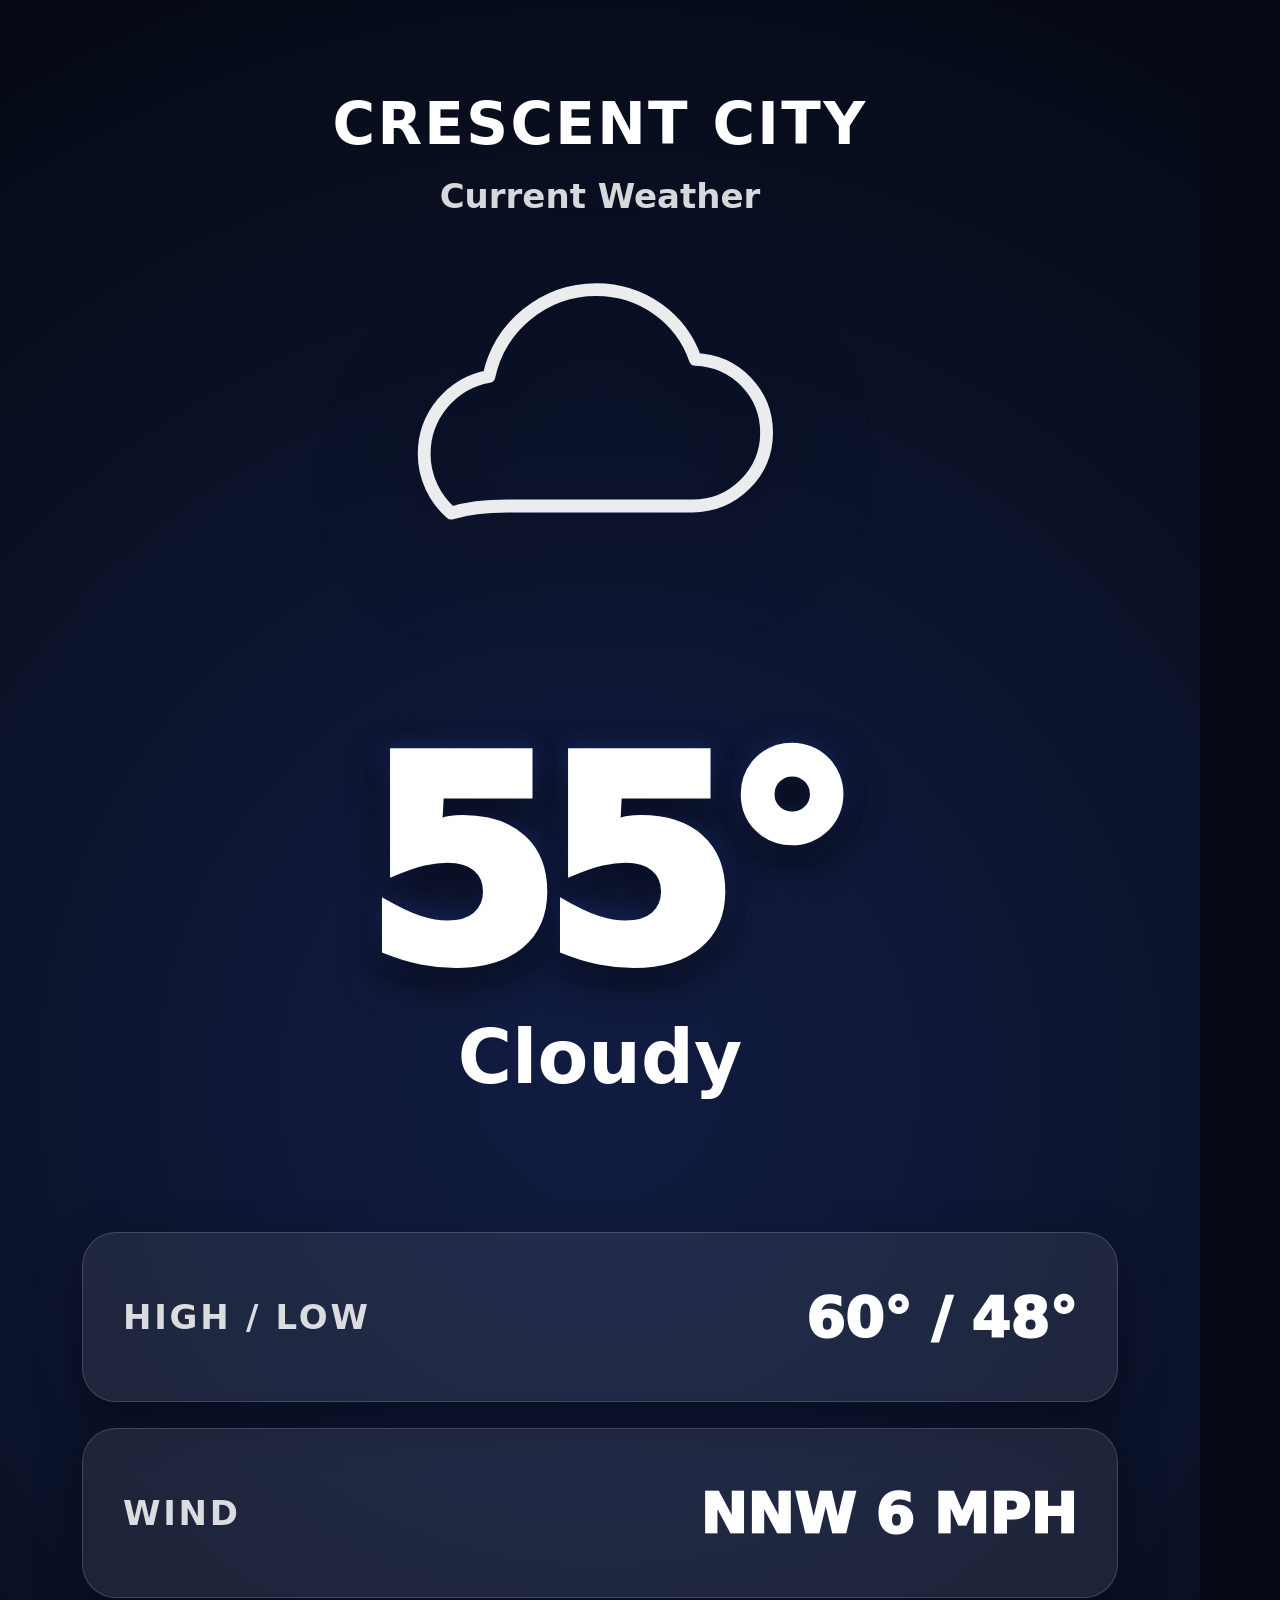
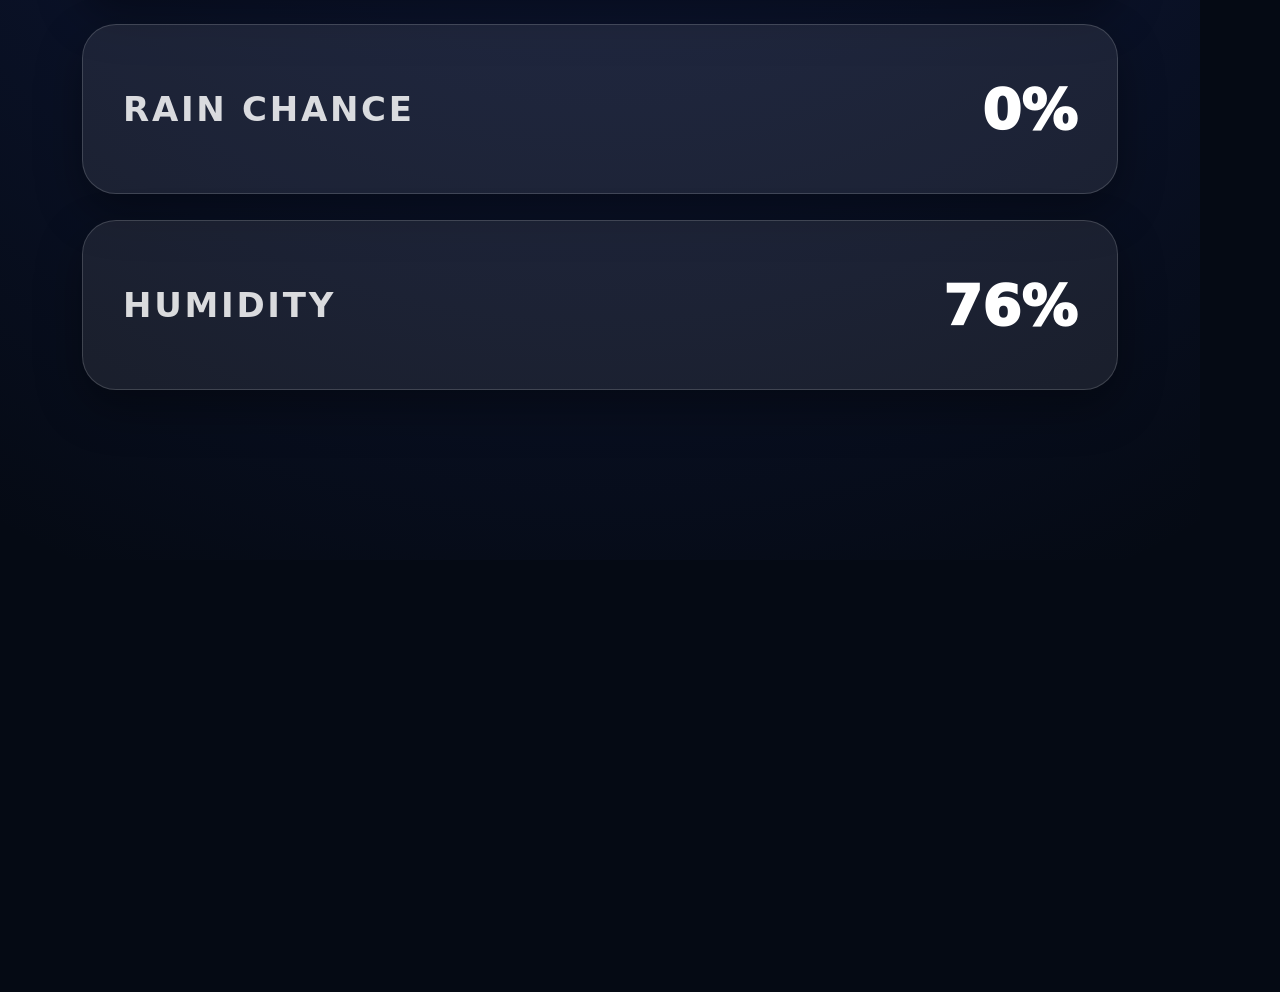
==== index.html @ 30267b0c "Update index.html" ====
<!DOCTYPE html>
<html lang="en">
<head>
<meta charset="UTF-8" />
<meta name="viewport" content="width=device-width, initial-scale=1" />
<title>Crescent City Weather</title>

<style>
  :root{
    --blue:#3855d3;
    --bg:#050A14;
    --text:#ffffff;
    --muted:rgba(255,255,255,0.84);
    --card:rgba(255,255,255,0.08);
    --border:rgba(255,255,255,0.16);
    --yellow:#ffc42e;
    --cyan:#22d3ee;
    --snow:#67e8f9;
    --danger:#ffb020;
  }

  *{ box-sizing:border-box }

  html,body{
    margin:0;
    width:1200px;
    height:2160px;
    overflow:hidden;
    background:var(--bg);
    font-family:system-ui,-apple-system,Segoe UI,Roboto,Arial,sans-serif;
  }

  body{
    display:block;
    position:relative;
    color:var(--text);
  }

  body::before{
    content:"";
    position:absolute;
    inset:-20%;
    background:radial-gradient(
      circle at center,
      rgba(56,85,211,0.24),
      rgba(56,85,211,0.10) 42%,
      transparent 70%
    );
    pointer-events:none;
  }

  main{
    position:relative;
    width:100%;
    height:100%;
    padding:90px 82px 170px;
    display:flex;
    flex-direction:column;
    justify-content:flex-start;
    gap:40px;
  }

  .header{
    text-align:center;
  }

  .location{
    font-size:58px;
    font-weight:900;
    letter-spacing:0.04em;
    text-transform:uppercase;
  }

  .sub{
    margin-top:18px;
    font-size:34px;
    font-weight:700;
    color:var(--muted);
  }

  .current{
    display:flex;
    flex-direction:column;
    align-items:center;
    justify-content:flex-start;
    text-align:center;
    gap:28px;
    flex:1;
  }

  .weather-icon{
    width:420px;
    height:420px;
    display:grid;
    place-items:center;
    overflow:visible;
    margin-top:40px;
    filter:drop-shadow(0 24px 45px rgba(0,0,0,0.65));
  }

  .weather-icon svg{
    width:100%;
    height:100%;
    overflow:visible;
  }

  .temp{
    font-size:280px;
    font-weight:950;
    line-height:0.88;
    letter-spacing:-0.06em;
    text-shadow:
      0 14px 38px rgba(0,0,0,0.70),
      0 0 22px rgba(56,85,211,0.38);
  }

  .condition{
    max-width:1000px;
    font-size:74px;
    font-weight:900;
    line-height:1.08;
    color:var(--text);
  }

  .details{
    display:grid;
    grid-template-columns:1fr;
    gap:26px;
    margin-top:auto;
  }

  .card{
    min-height:170px;
    padding:28px 40px;
    border-radius:34px;
    background:var(--card);
    border:1px solid var(--border);
    box-shadow:0 18px 45px rgba(0,0,0,0.34);
    display:flex;
    align-items:center;
    justify-content:space-between;
    gap:32px;
  }

  .label{
    font-size:34px;
    font-weight:800;
    color:var(--muted);
    text-transform:uppercase;
    letter-spacing:0.08em;
  }

  .value{
    font-size:56px;
    font-weight:950;
    color:var(--text);
    text-align:right;
  }
</style>
</head>
<body>
<main>
<section class="header">
<div class="location">CRESCENT CITY</div>
<div class="sub">Current Weather</div>
</section>

<section class="current">
<div class="weather-icon">
<svg viewBox="-35 -35 590 590">
<path d="M130 260h260c57 0 104-46 104-103 0-56-44-101-100-103-20-58-75-98-139-98-74 0-136 52-151 122-52 9-91 55-91 109 0 33 15 63 38 83 22-7 48-10 79-10z"
fill="none" stroke="rgba(255,255,255,.92)" stroke-width="18" stroke-linecap="round" stroke-linejoin="round"/>
</svg>
</div>
<div class="temp">55°</div>
<div class="condition">Cloudy</div>
</section>

<section class="details">
<div class="card"><div class="label">High / Low</div><div class="value">60° / 48°</div></div>
<div class="card"><div class="label">Wind</div><div class="value">NNW 6 MPH</div></div>
<div class="card"><div class="label">Rain Chance</div><div class="value">0%</div></div>
<div class="card"><div class="label">Humidity</div><div class="value">76%</div></div>
</section>
</main>
</body>
</html>
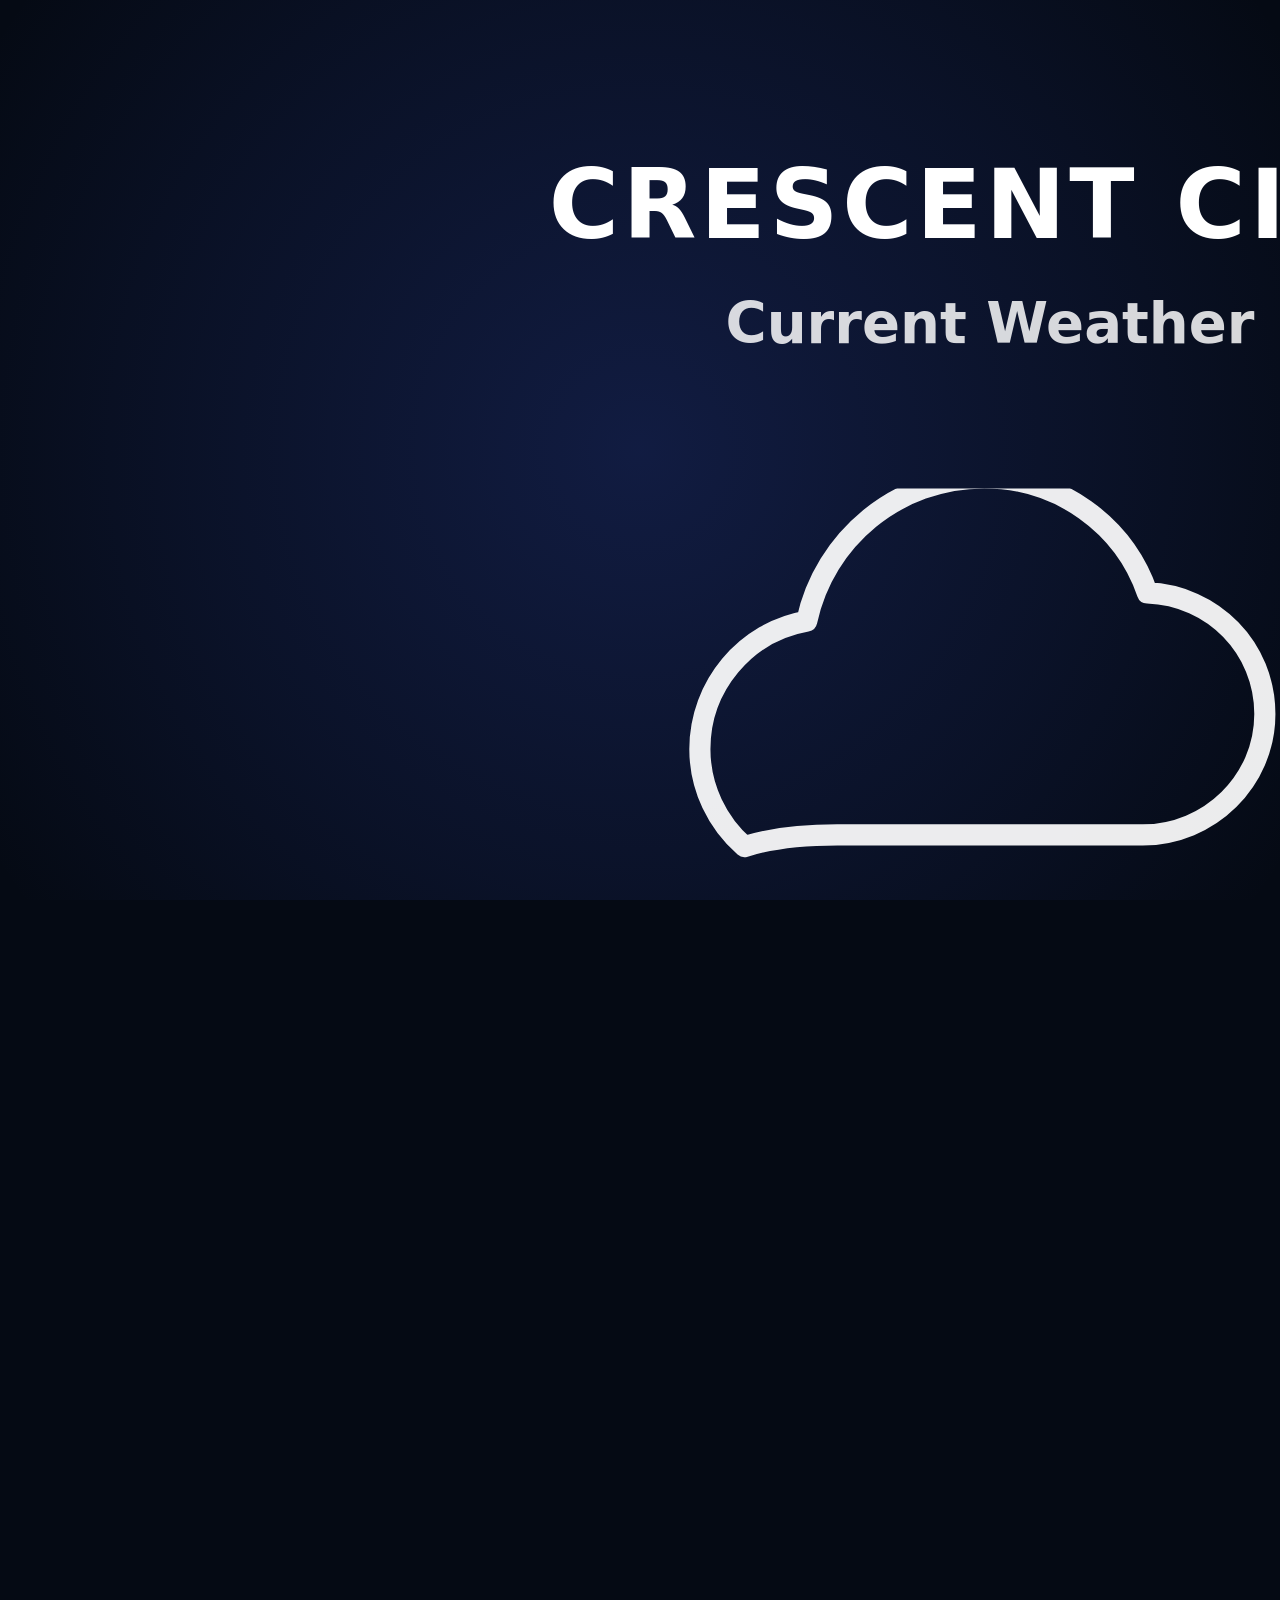
==== commit d4a3b9ef: "Update index.html" ====
--- a/index.html
+++ b/index.html
@@ -6,182 +6,195 @@
 <title>Crescent City Weather</title>
 
 <style>
-  :root{
-    --blue:#3855d3;
-    --bg:#050A14;
-    --text:#ffffff;
-    --muted:rgba(255,255,255,0.84);
-    --card:rgba(255,255,255,0.08);
-    --border:rgba(255,255,255,0.16);
-    --yellow:#ffc42e;
-    --cyan:#22d3ee;
-    --snow:#67e8f9;
-    --danger:#ffb020;
-  }
-
-  *{ box-sizing:border-box }
-
-  html,body{
-    margin:0;
-    width:1200px;
-    height:2160px;
-    overflow:hidden;
-    background:var(--bg);
-    font-family:system-ui,-apple-system,Segoe UI,Roboto,Arial,sans-serif;
-  }
-
-  body{
-    display:block;
-    position:relative;
-    color:var(--text);
-  }
-
-  body::before{
-    content:"";
-    position:absolute;
-    inset:-20%;
-    background:radial-gradient(
-      circle at center,
-      rgba(56,85,211,0.24),
-      rgba(56,85,211,0.10) 42%,
-      transparent 70%
-    );
-    pointer-events:none;
-  }
-
-  main{
-    position:relative;
-    width:100%;
-    height:100%;
-    padding:90px 82px 170px;
-    display:flex;
-    flex-direction:column;
-    justify-content:flex-start;
-    gap:40px;
-  }
-
-  .header{
-    text-align:center;
-  }
-
-  .location{
-    font-size:58px;
-    font-weight:900;
-    letter-spacing:0.04em;
-    text-transform:uppercase;
-  }
-
-  .sub{
-    margin-top:18px;
-    font-size:34px;
-    font-weight:700;
-    color:var(--muted);
-  }
-
-  .current{
-    display:flex;
-    flex-direction:column;
-    align-items:center;
-    justify-content:flex-start;
-    text-align:center;
-    gap:28px;
-    flex:1;
-  }
-
-  .weather-icon{
-    width:420px;
-    height:420px;
-    display:grid;
-    place-items:center;
-    overflow:visible;
-    margin-top:40px;
-    filter:drop-shadow(0 24px 45px rgba(0,0,0,0.65));
-  }
-
-  .weather-icon svg{
-    width:100%;
-    height:100%;
-    overflow:visible;
-  }
-
-  .temp{
-    font-size:280px;
-    font-weight:950;
-    line-height:0.88;
-    letter-spacing:-0.06em;
-    text-shadow:
-      0 14px 38px rgba(0,0,0,0.70),
-      0 0 22px rgba(56,85,211,0.38);
-  }
-
-  .condition{
-    max-width:1000px;
-    font-size:74px;
-    font-weight:900;
-    line-height:1.08;
-    color:var(--text);
-  }
-
-  .details{
-    display:grid;
-    grid-template-columns:1fr;
-    gap:26px;
-    margin-top:auto;
-  }
-
-  .card{
-    min-height:170px;
-    padding:28px 40px;
-    border-radius:34px;
-    background:var(--card);
-    border:1px solid var(--border);
-    box-shadow:0 18px 45px rgba(0,0,0,0.34);
-    display:flex;
-    align-items:center;
-    justify-content:space-between;
-    gap:32px;
-  }
-
-  .label{
-    font-size:34px;
-    font-weight:800;
-    color:var(--muted);
-    text-transform:uppercase;
-    letter-spacing:0.08em;
-  }
-
-  .value{
-    font-size:56px;
-    font-weight:950;
-    color:var(--text);
-    text-align:right;
-  }
+:root{
+  --blue:#3855d3;
+  --bg:#050A14;
+  --text:#ffffff;
+  --muted:rgba(255,255,255,0.84);
+  --card:rgba(255,255,255,0.08);
+  --border:rgba(255,255,255,0.16);
+}
+
+*{ box-sizing:border-box; }
+
+html,body{
+  margin:0;
+  width:100%;
+  height:100%;
+  overflow:hidden;
+  background:var(--bg);
+  font-family:system-ui,-apple-system,Segoe UI,Roboto,Arial,sans-serif;
+}
+
+body{
+  color:var(--text);
+  position:relative;
+}
+
+body::before{
+  content:"";
+  position:absolute;
+  inset:-20%;
+  background:radial-gradient(
+    circle at center,
+    rgba(56,85,211,0.24),
+    rgba(56,85,211,0.10) 42%,
+    transparent 70%
+  );
+  pointer-events:none;
+}
+
+.scale-wrap{
+  width:1200px;
+  height:2160px;
+  transform:scale(1.65);
+  transform-origin:top left;
+}
+
+main{
+  position:relative;
+  width:100%;
+  height:100%;
+  padding:90px 82px 170px;
+  display:flex;
+  flex-direction:column;
+  justify-content:flex-start;
+  gap:40px;
+}
+
+.header{
+  text-align:center;
+}
+
+.location{
+  font-size:58px;
+  font-weight:900;
+  letter-spacing:0.04em;
+  text-transform:uppercase;
+}
+
+.sub{
+  margin-top:18px;
+  font-size:34px;
+  font-weight:700;
+  color:var(--muted);
+}
+
+.current{
+  display:flex;
+  flex-direction:column;
+  align-items:center;
+  justify-content:flex-start;
+  text-align:center;
+  gap:28px;
+  flex:1;
+}
+
+.weather-icon{
+  width:420px;
+  height:420px;
+  display:grid;
+  place-items:center;
+  overflow:visible;
+  margin-top:40px;
+}
+
+.weather-icon svg{
+  width:100%;
+  height:100%;
+}
+
+.temp{
+  font-size:280px;
+  font-weight:950;
+  line-height:0.88;
+}
+
+.condition{
+  font-size:74px;
+  font-weight:900;
+}
+
+.details{
+  display:grid;
+  grid-template-columns:1fr;
+  gap:26px;
+  margin-top:auto;
+}
+
+.card{
+  min-height:170px;
+  padding:28px 40px;
+  border-radius:34px;
+  background:var(--card);
+  border:1px solid var(--border);
+  display:flex;
+  align-items:center;
+  justify-content:space-between;
+}
+
+.label{
+  font-size:34px;
+  font-weight:800;
+  color:var(--muted);
+  text-transform:uppercase;
+}
+
+.value{
+  font-size:56px;
+  font-weight:950;
+}
 </style>
 </head>
+
 <body>
+<div class="scale-wrap">
 <main>
+
 <section class="header">
-<div class="location">CRESCENT CITY</div>
-<div class="sub">Current Weather</div>
+  <div class="location">CRESCENT CITY</div>
+  <div class="sub">Current Weather</div>
 </section>
 
 <section class="current">
-<div class="weather-icon">
-<svg viewBox="-35 -35 590 590">
-<path d="M130 260h260c57 0 104-46 104-103 0-56-44-101-100-103-20-58-75-98-139-98-74 0-136 52-151 122-52 9-91 55-91 109 0 33 15 63 38 83 22-7 48-10 79-10z"
-fill="none" stroke="rgba(255,255,255,.92)" stroke-width="18" stroke-linecap="round" stroke-linejoin="round"/>
-</svg>
+  <div class="weather-icon">
+    <svg viewBox="-35 -35 590 590">
+      <path d="M130 260h260c57 0 104-46 104-103 0-56-44-101-100-103-20-58-75-98-139-98-74 0-136 52-151 122-52 9-91 55-91 109 0 33 15 63 38 83 22-7 48-10 79-10z"
+      fill="none"
+      stroke="rgba(255,255,255,.92)"
+      stroke-width="18"
+      stroke-linecap="round"
+      stroke-linejoin="round"/>
+    </svg>
+  </div>
+
+  <div class="temp">55°</div>
+  <div class="condition">Cloudy</div>
+</section>
+
+<section class="details">
+  <div class="card">
+    <div class="label">High / Low</div>
+    <div class="value">60° / 48°</div>
+  </div>
+
+  <div class="card">
+    <div class="label">Wind</div>
+    <div class="value">NNW 6 MPH</div>
+  </div>
+
+  <div class="card">
+    <div class="label">Rain Chance</div>
+    <div class="value">0%</div>
+  </div>
+
+  <div class="card">
+    <div class="label">Humidity</div>
+    <div class="value">76%</div>
+  </div>
+</section>
+
+</main>
 </div>
-<div class="temp">55°</div>
-<div class="condition">Cloudy</div>
-</section>
-
-<section class="details">
-<div class="card"><div class="label">High / Low</div><div class="value">60° / 48°</div></div>
-<div class="card"><div class="label">Wind</div><div class="value">NNW 6 MPH</div></div>
-<div class="card"><div class="label">Rain Chance</div><div class="value">0%</div></div>
-<div class="card"><div class="label">Humidity</div><div class="value">76%</div></div>
-</section>
-</main>
 </body>
 </html>
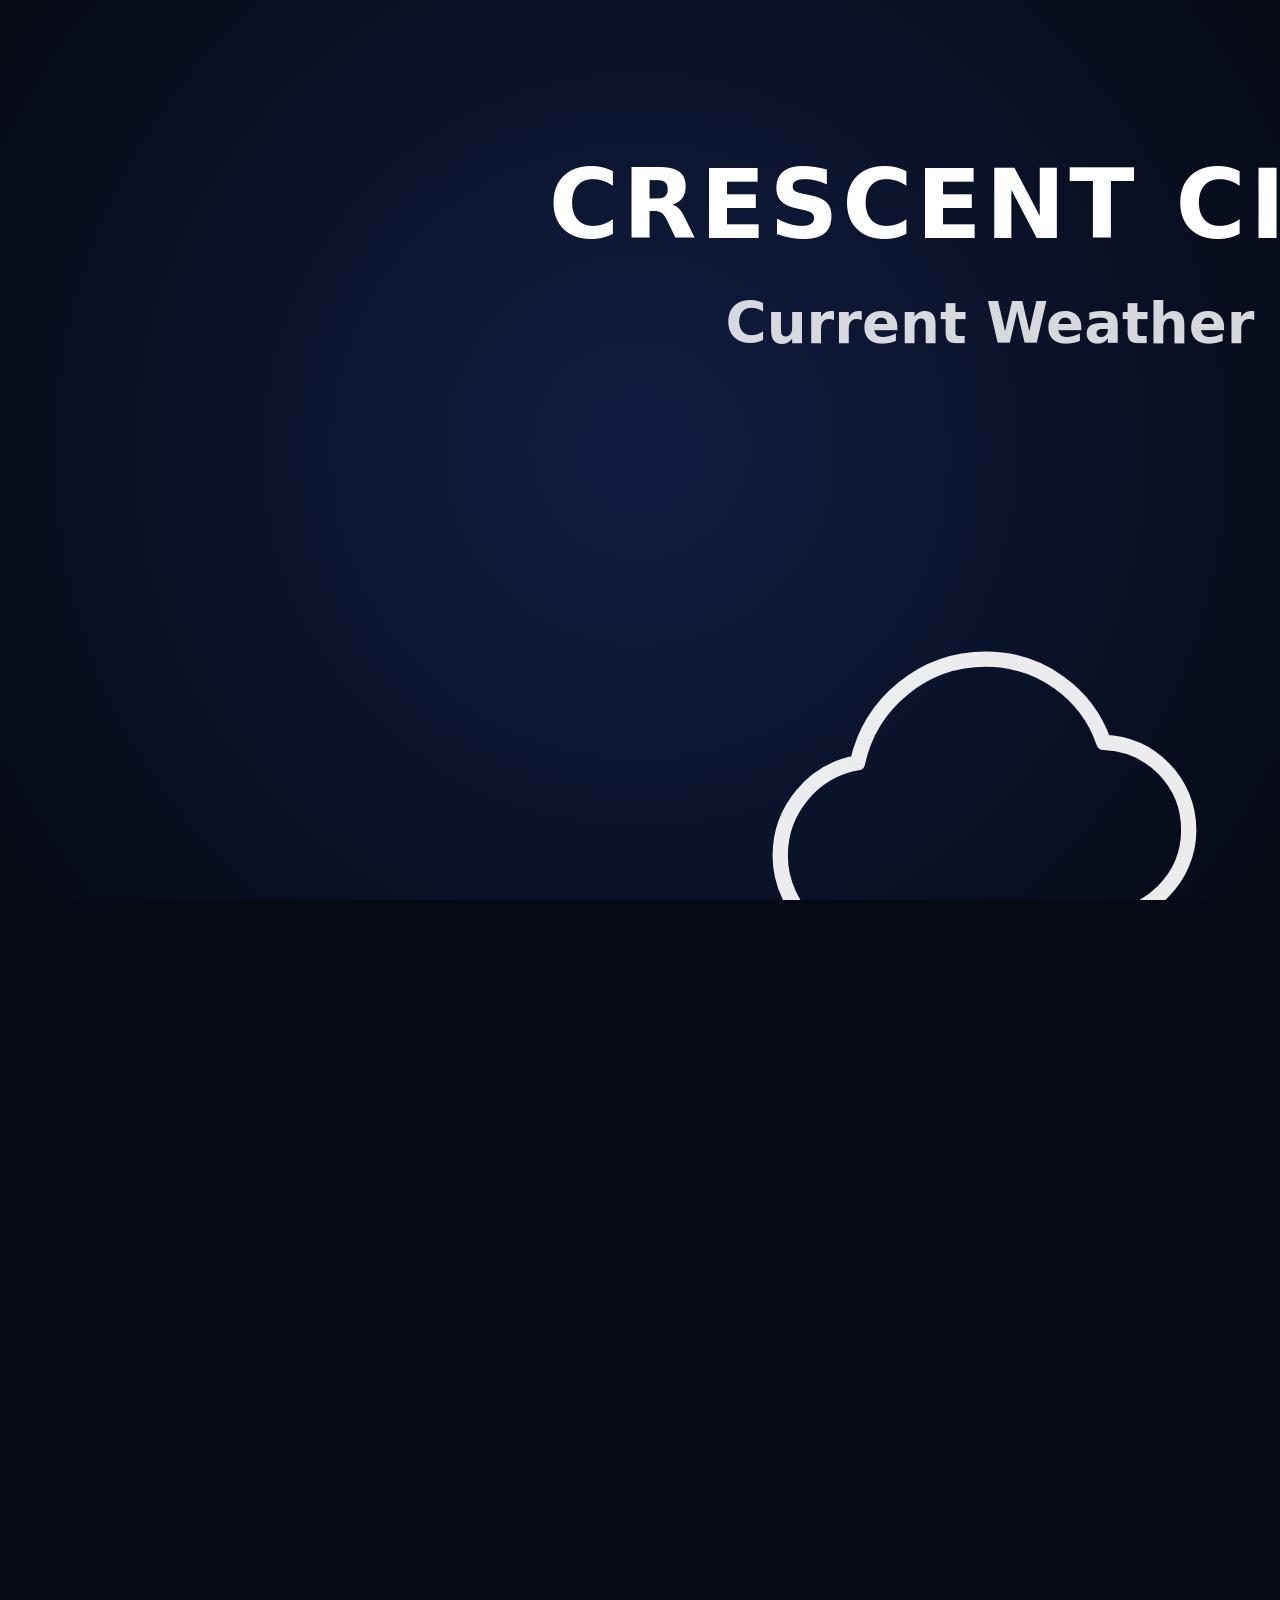
==== commit 68bf30e9: "Update index.html" ====
--- a/index.html
+++ b/index.html
@@ -88,6 +88,7 @@
   text-align:center;
   gap:28px;
   flex:1;
+  overflow:visible;
 }
 
 .weather-icon{
@@ -96,12 +97,14 @@
   display:grid;
   place-items:center;
   overflow:visible;
-  margin-top:40px;
+  margin-top:90px;
+  padding:35px;
 }
 
 .weather-icon svg{
   width:100%;
   height:100%;
+  overflow:visible;
 }
 
 .temp{
@@ -158,7 +161,7 @@
 
 <section class="current">
   <div class="weather-icon">
-    <svg viewBox="-35 -35 590 590">
+    <svg viewBox="-80 -80 680 680" preserveAspectRatio="xMidYMid meet">
       <path d="M130 260h260c57 0 104-46 104-103 0-56-44-101-100-103-20-58-75-98-139-98-74 0-136 52-151 122-52 9-91 55-91 109 0 33 15 63 38 83 22-7 48-10 79-10z"
       fill="none"
       stroke="rgba(255,255,255,.92)"
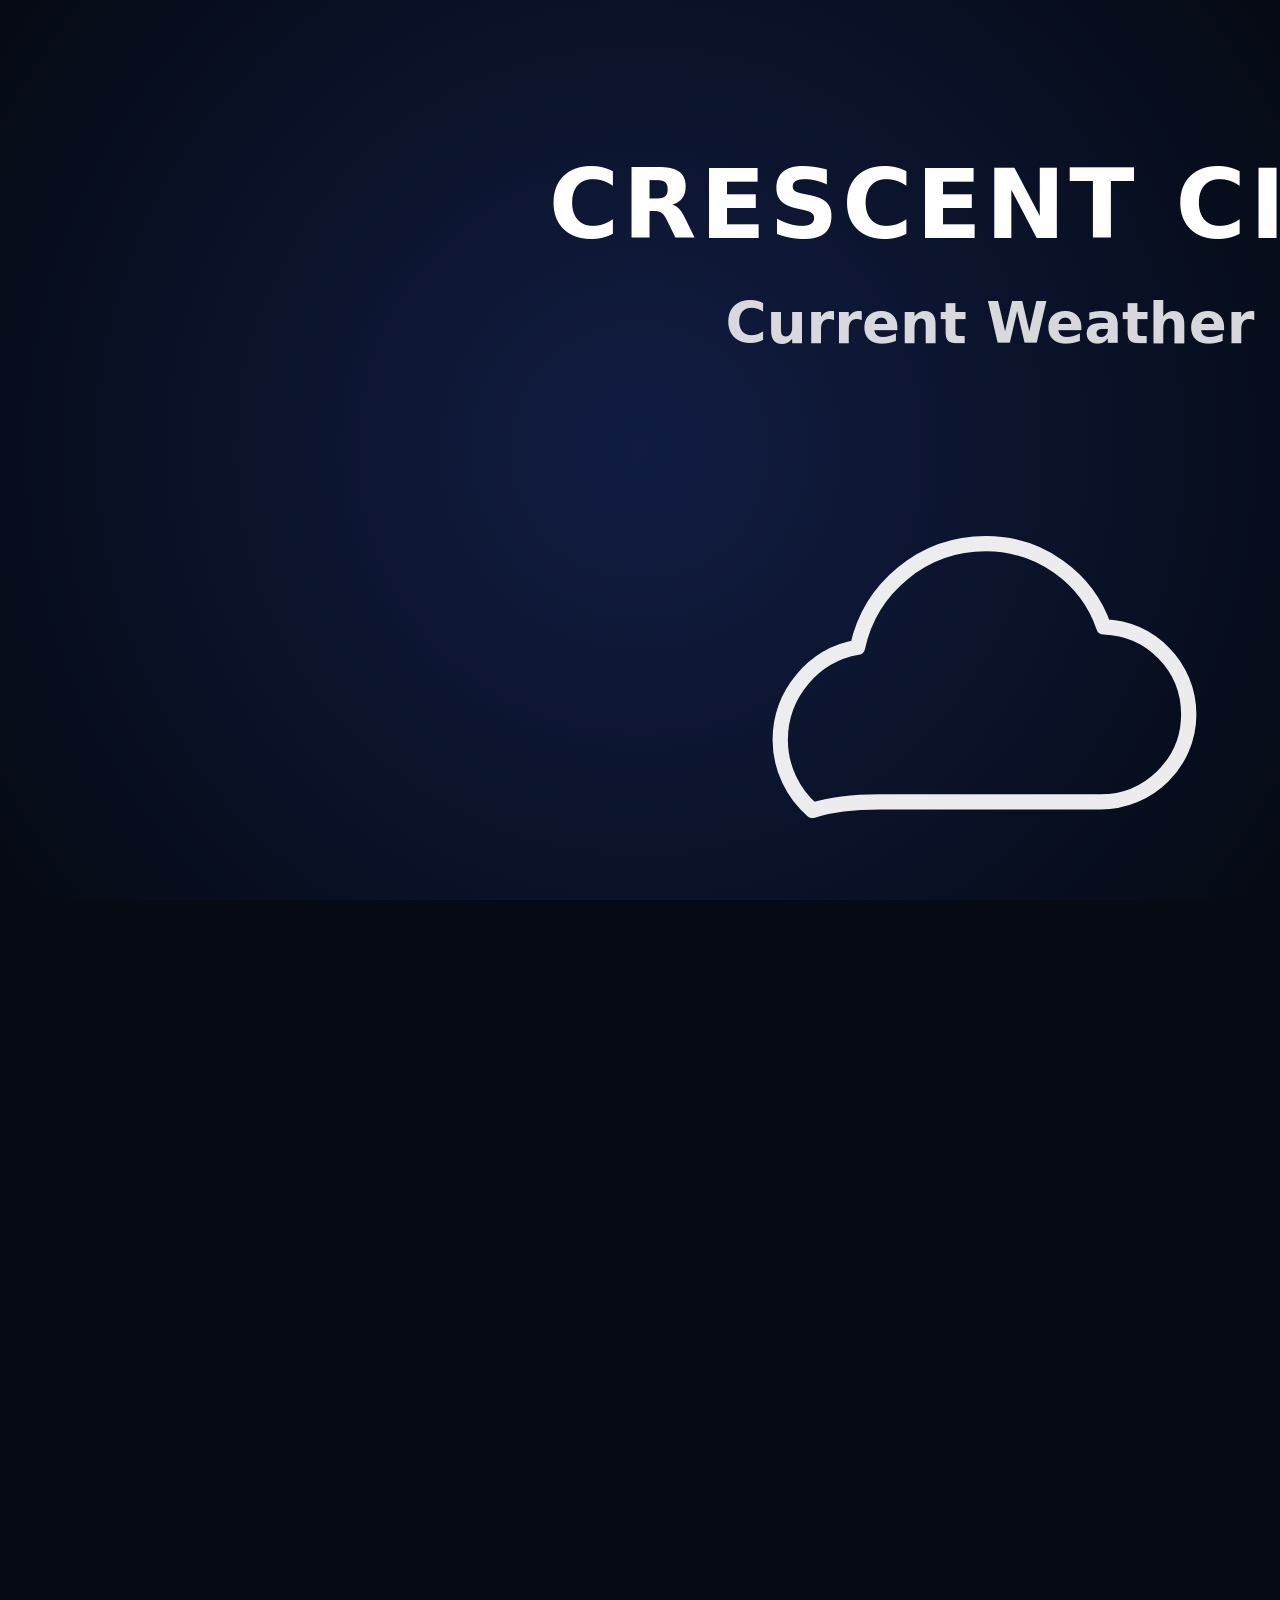
==== commit 80e1de58: "Update index.html" ====
--- a/index.html
+++ b/index.html
@@ -86,9 +86,10 @@
   align-items:center;
   justify-content:flex-start;
   text-align:center;
-  gap:28px;
+  gap:18px;
   flex:1;
   overflow:visible;
+  transform:translateY(-45px);
 }
 
 .weather-icon{
@@ -97,7 +98,7 @@
   display:grid;
   place-items:center;
   overflow:visible;
-  margin-top:90px;
+  margin-top:65px;
   padding:35px;
 }
 
@@ -111,11 +112,13 @@
   font-size:280px;
   font-weight:950;
   line-height:0.88;
+  margin-top:-18px;
 }
 
 .condition{
   font-size:74px;
   font-weight:900;
+  margin-top:-8px;
 }
 
 .details{
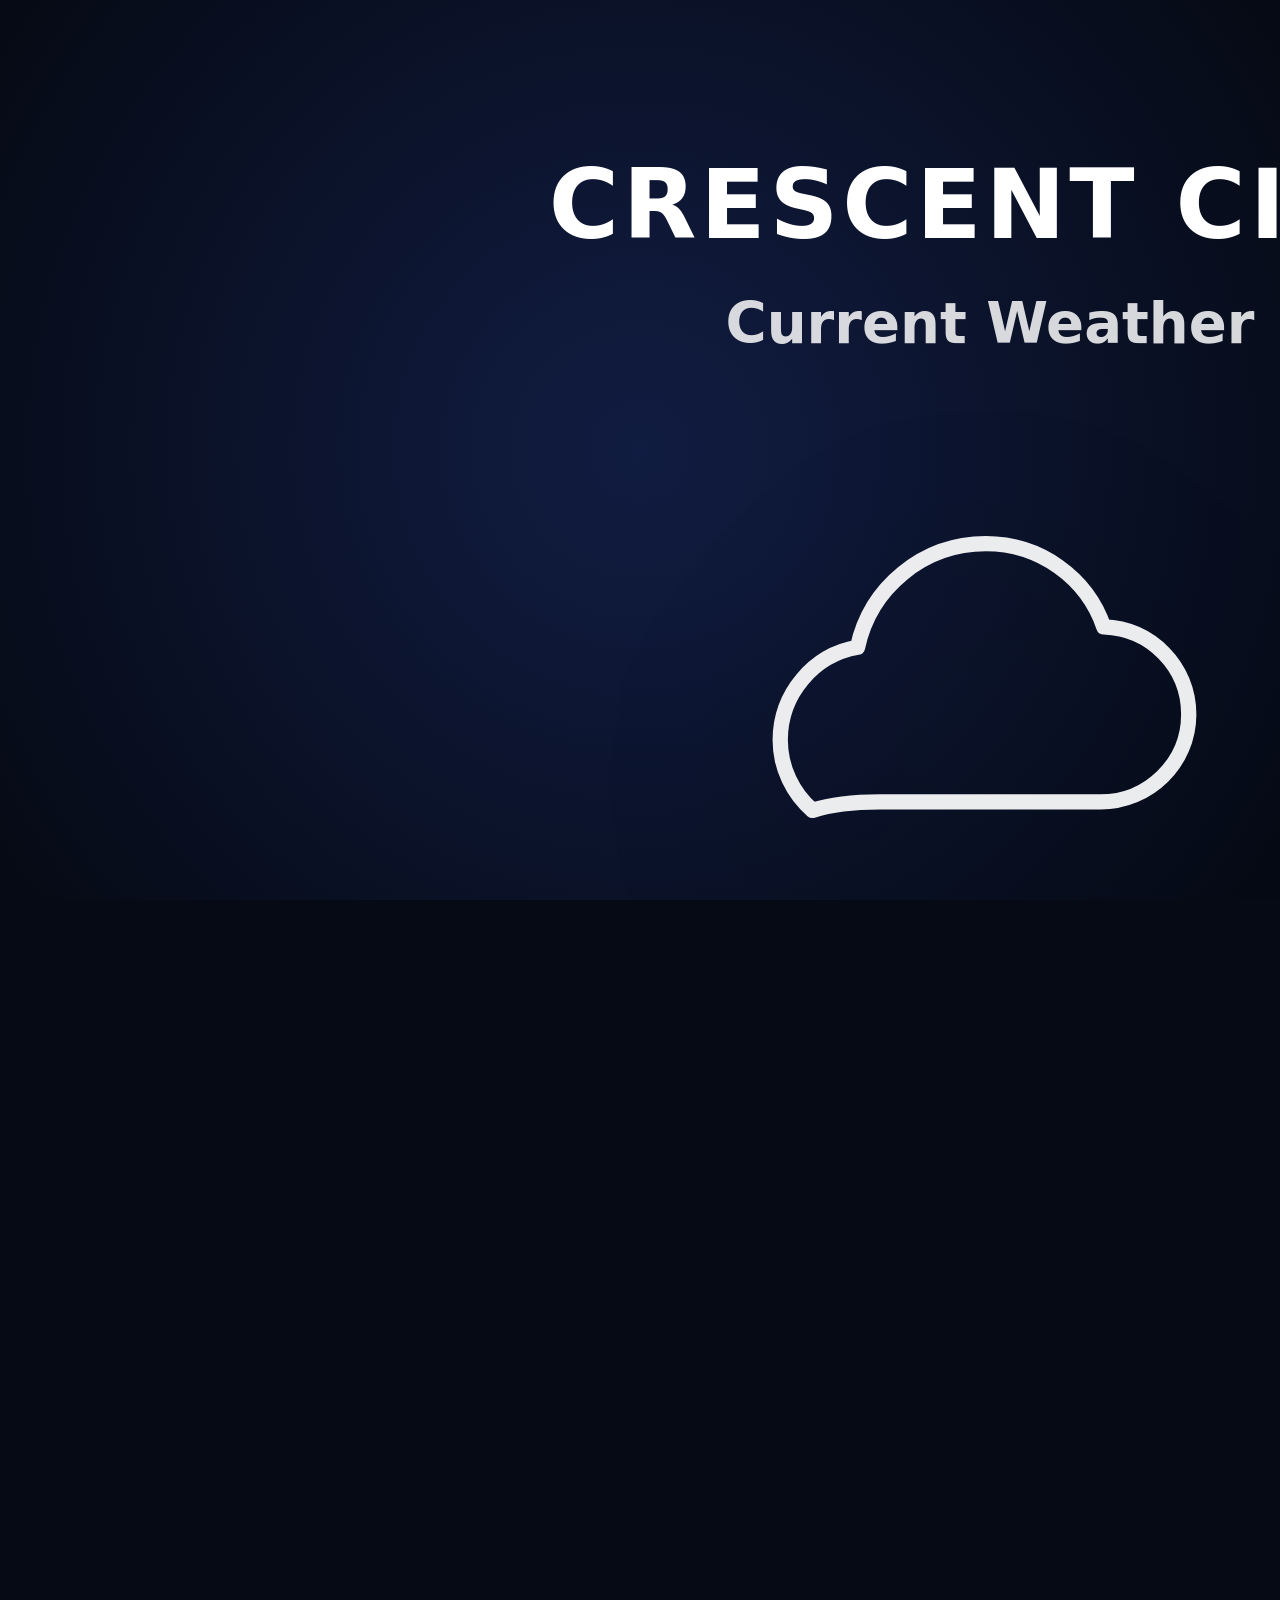
==== commit 2b794a18: "Update index.html" ====
--- a/index.html
+++ b/index.html
@@ -1,206 +1,498 @@
 <!DOCTYPE html>
 <html lang="en">
 <head>
-<meta charset="UTF-8" />
-<meta name="viewport" content="width=device-width, initial-scale=1" />
-<title>Crescent City Weather</title>
-
-<style>
-:root{
-  --blue:#3855d3;
-  --bg:#050A14;
-  --text:#ffffff;
-  --muted:rgba(255,255,255,0.84);
-  --card:rgba(255,255,255,0.08);
-  --border:rgba(255,255,255,0.16);
-}
-
-*{ box-sizing:border-box; }
-
-html,body{
-  margin:0;
-  width:100%;
-  height:100%;
-  overflow:hidden;
-  background:var(--bg);
-  font-family:system-ui,-apple-system,Segoe UI,Roboto,Arial,sans-serif;
-}
-
-body{
-  color:var(--text);
-  position:relative;
-}
-
-body::before{
-  content:"";
-  position:absolute;
-  inset:-20%;
-  background:radial-gradient(
-    circle at center,
-    rgba(56,85,211,0.24),
-    rgba(56,85,211,0.10) 42%,
-    transparent 70%
-  );
-  pointer-events:none;
-}
-
-.scale-wrap{
-  width:1200px;
-  height:2160px;
-  transform:scale(1.65);
-  transform-origin:top left;
-}
-
-main{
-  position:relative;
-  width:100%;
-  height:100%;
-  padding:90px 82px 170px;
-  display:flex;
-  flex-direction:column;
-  justify-content:flex-start;
-  gap:40px;
-}
-
-.header{
-  text-align:center;
-}
-
-.location{
-  font-size:58px;
-  font-weight:900;
-  letter-spacing:0.04em;
-  text-transform:uppercase;
-}
-
-.sub{
-  margin-top:18px;
-  font-size:34px;
-  font-weight:700;
-  color:var(--muted);
-}
-
-.current{
-  display:flex;
-  flex-direction:column;
-  align-items:center;
-  justify-content:flex-start;
-  text-align:center;
-  gap:18px;
-  flex:1;
-  overflow:visible;
-  transform:translateY(-45px);
-}
-
-.weather-icon{
-  width:420px;
-  height:420px;
-  display:grid;
-  place-items:center;
-  overflow:visible;
-  margin-top:65px;
-  padding:35px;
-}
-
-.weather-icon svg{
-  width:100%;
-  height:100%;
-  overflow:visible;
-}
-
-.temp{
-  font-size:280px;
-  font-weight:950;
-  line-height:0.88;
-  margin-top:-18px;
-}
-
-.condition{
-  font-size:74px;
-  font-weight:900;
-  margin-top:-8px;
-}
-
-.details{
-  display:grid;
-  grid-template-columns:1fr;
-  gap:26px;
-  margin-top:auto;
-}
-
-.card{
-  min-height:170px;
-  padding:28px 40px;
-  border-radius:34px;
-  background:var(--card);
-  border:1px solid var(--border);
-  display:flex;
-  align-items:center;
-  justify-content:space-between;
-}
-
-.label{
-  font-size:34px;
-  font-weight:800;
-  color:var(--muted);
-  text-transform:uppercase;
-}
-
-.value{
-  font-size:56px;
-  font-weight:950;
-}
-</style>
+    <meta charset="UTF-8" />
+    <meta name="viewport" content="width=device-width, initial-scale=1" />
+    <title>Crescent City Weather</title>
+    <style>
+        :root {
+            --blue: #3855d3;
+            --bg: #050A14;
+            --text: #fff;
+            --muted: rgba(255, 255, 255, 0.84);
+            --card: rgba(255, 255, 255, 0.08);
+            --border: rgba(255, 255, 255, 0.16);
+            --yellow: #ffc42e;
+            --cyan: #22d3ee;
+            --snow: #67e8f9;
+            --danger: #ffb020;
+        }
+
+        * {
+            box-sizing: border-box;
+        }
+
+        html,
+        body {
+            margin: 0;
+            width: 100%;
+            height: 100%;
+            overflow: hidden;
+            background: var(--bg);
+            font-family: system-ui, -apple-system, "Segoe UI", Roboto, Arial, sans-serif;
+        }
+
+        body {
+            position: relative;
+            color: var(--text);
+        }
+
+        /* Soft radial glow behind the content */
+        body:before {
+            content: "";
+            position: absolute;
+            inset: -20%;
+            background: radial-gradient(
+                circle at center,
+                rgba(56, 85, 211, 0.24),
+                rgba(56, 85, 211, 0.10) 42%,
+                transparent 70%
+            );
+            pointer-events: none;
+        }
+
+        /* The whole layout is designed at 1200x2160 then scaled up */
+        .scale-wrap {
+            width: 1200px;
+            height: 2160px;
+            transform: scale(1.65);
+            transform-origin: top left;
+        }
+
+        main {
+            position: relative;
+            width: 100%;
+            height: 100%;
+            padding: 90px 82px 170px;
+            display: flex;
+            flex-direction: column;
+            justify-content: flex-start;
+            gap: 40px;
+        }
+
+        /* ----- Header ----- */
+        .header {
+            text-align: center;
+        }
+
+        .location {
+            font-size: 58px;
+            font-weight: 900;
+            letter-spacing: 0.04em;
+            text-transform: uppercase;
+        }
+
+        .sub {
+            margin-top: 18px;
+            font-size: 34px;
+            font-weight: 700;
+            color: var(--muted);
+        }
+
+        /* ----- Current conditions block ----- */
+        .current {
+            display: flex;
+            flex-direction: column;
+            align-items: center;
+            justify-content: flex-start;
+            text-align: center;
+            gap: 18px;
+            flex: 1;
+            overflow: visible;
+            transform: translateY(-45px);
+        }
+
+        .weather-icon {
+            width: 420px;
+            height: 420px;
+            display: grid;
+            place-items: center;
+            overflow: visible;
+            margin-top: 65px;
+            padding: 35px;
+            filter: drop-shadow(0 24px 45px rgba(0, 0, 0, 0.65));
+        }
+
+        .weather-icon svg {
+            width: 100%;
+            height: 100%;
+            overflow: visible;
+        }
+
+        .temp {
+            font-size: 280px;
+            font-weight: 950;
+            line-height: 0.88;
+            letter-spacing: -0.06em;
+            margin-top: -18px;
+            text-shadow:
+                0 14px 38px rgba(0, 0, 0, 0.70),
+                0 0 22px rgba(56, 85, 211, 0.38);
+        }
+
+        .condition {
+            max-width: 1000px;
+            font-size: 74px;
+            font-weight: 900;
+            line-height: 1.08;
+            margin-top: -8px;
+        }
+
+        /* ----- Detail cards ----- */
+        .details {
+            display: grid;
+            grid-template-columns: 1fr;
+            gap: 26px;
+            margin-top: auto;
+        }
+
+        .card {
+            min-height: 170px;
+            padding: 28px 40px;
+            border-radius: 34px;
+            background: var(--card);
+            border: 1px solid var(--border);
+            box-shadow: 0 18px 45px rgba(0, 0, 0, 0.34);
+            display: flex;
+            align-items: center;
+            justify-content: space-between;
+            gap: 32px;
+        }
+
+        .label {
+            font-size: 34px;
+            font-weight: 800;
+            color: var(--muted);
+            text-transform: uppercase;
+            letter-spacing: 0.08em;
+        }
+
+        .value {
+            font-size: 56px;
+            font-weight: 950;
+            text-align: right;
+        }
+
+        /* Visually hidden text for screen readers */
+        .sr-only {
+            position: absolute;
+            width: 1px;
+            height: 1px;
+            padding: 0;
+            margin: -1px;
+            overflow: hidden;
+            clip: rect(0, 0, 0, 0);
+            white-space: nowrap;
+            border: 0;
+        }
+    </style>
 </head>
-
 <body>
-<div class="scale-wrap">
-<main>
-
-<section class="header">
-  <div class="location">CRESCENT CITY</div>
-  <div class="sub">Current Weather</div>
-</section>
-
-<section class="current">
-  <div class="weather-icon">
-    <svg viewBox="-80 -80 680 680" preserveAspectRatio="xMidYMid meet">
-      <path d="M130 260h260c57 0 104-46 104-103 0-56-44-101-100-103-20-58-75-98-139-98-74 0-136 52-151 122-52 9-91 55-91 109 0 33 15 63 38 83 22-7 48-10 79-10z"
-      fill="none"
-      stroke="rgba(255,255,255,.92)"
-      stroke-width="18"
-      stroke-linecap="round"
-      stroke-linejoin="round"/>
-    </svg>
-  </div>
-
-  <div class="temp">55°</div>
-  <div class="condition">Cloudy</div>
-</section>
-
-<section class="details">
-  <div class="card">
-    <div class="label">High / Low</div>
-    <div class="value">60° / 48°</div>
-  </div>
-
-  <div class="card">
-    <div class="label">Wind</div>
-    <div class="value">NNW 6 MPH</div>
-  </div>
-
-  <div class="card">
-    <div class="label">Rain Chance</div>
-    <div class="value">0%</div>
-  </div>
-
-  <div class="card">
-    <div class="label">Humidity</div>
-    <div class="value">76%</div>
-  </div>
-</section>
-
-</main>
-</div>
+    <div class="scale-wrap">
+        <main role="main" aria-label="Current weather for Crescent City, California">
+
+            <section class="header">
+                <div class="location">CRESCENT CITY</div>
+                <div class="sub">Current Weather</div>
+            </section>
+
+            <section class="current" aria-live="polite">
+                <div id="weatherIcon" class="weather-icon" aria-hidden="true"></div>
+                <div id="temp" class="temp">--°</div>
+                <div id="condition" class="condition">Loading</div>
+            </section>
+
+            <section class="details" aria-label="Weather details">
+                <div class="card">
+                    <div class="label">High / Low</div>
+                    <div id="highLow" class="value">--° / --°</div>
+                </div>
+                <div class="card">
+                    <div class="label">Wind</div>
+                    <div id="wind" class="value">--</div>
+                </div>
+                <div class="card">
+                    <div class="label">Rain Chance</div>
+                    <div id="rain" class="value">--%</div>
+                </div>
+                <div class="card">
+                    <div class="label">Humidity</div>
+                    <div id="humidity" class="value">--%</div>
+                </div>
+            </section>
+
+            <div id="status" class="sr-only" aria-live="polite">Weather loading</div>
+
+        </main>
+    </div>
+
+    <script>
+        (() => {
+            // ---------- Configuration ----------
+            const POINTS_URL  = "https://api.weather.gov/points/41.7558,-124.2026";
+            const STATION_ID  = "KCEC";
+            const OBS_URL     = `https://api.weather.gov/stations/${STATION_ID}/observations/latest`;
+            const REFRESH_MS  = 5 * 60 * 1000; // 5 minutes
+
+            // ---------- DOM references ----------
+            const iconEl      = document.getElementById("weatherIcon");
+            const tempEl      = document.getElementById("temp");
+            const conditionEl = document.getElementById("condition");
+            const highLowEl   = document.getElementById("highLow");
+            const windEl      = document.getElementById("wind");
+            const rainEl      = document.getElementById("rain");
+            const humidityEl  = document.getElementById("humidity");
+            const statusEl    = document.getElementById("status");
+
+            // ---------- Helpers ----------
+            async function fetchJson(url) {
+                const response = await fetch(url, {
+                    cache: "no-store",
+                    headers: { "Accept": "application/geo+json, application/json" }
+                });
+                if (!response.ok) {
+                    throw new Error("Request failed: " + url);
+                }
+                return await response.json();
+            }
+
+            const cToF      = c   => Math.round((c * 9 / 5) + 32);
+            const mpsToMph  = mps => Math.round(mps * 2.23694);
+
+            function degreesToCompass(deg) {
+                if (deg == null || Number.isNaN(deg)) return "";
+                const directions = [
+                    "N", "NNE", "NE", "ENE",
+                    "E", "ESE", "SE", "SSE",
+                    "S", "SSW", "SW", "WSW",
+                    "W", "WNW", "NW", "NNW"
+                ];
+                return directions[Math.round(deg / 22.5) % 16];
+            }
+
+            // ---------- SVG icon factory ----------
+            function iconSvg(type) {
+                // Reused cloud shape for any cloudy/precip variant
+                const cloud = `
+                    <path d="M130 260h260c57 0 104-46 104-103 0-56-44-101-100-103
+                             -20-58-75-98-139-98-74 0-136 52-151 122-52 9-91 55-91 109
+                             0 33 15 63 38 83 22-7 48-10 79-10z"
+                          fill="none"
+                          stroke="rgba(255,255,255,.92)"
+                          stroke-width="18"
+                          stroke-linecap="round"
+                          stroke-linejoin="round"/>
+                `;
+
+                if (type === "sunny") {
+                    return `
+                        <svg viewBox="-80 -80 680 680" preserveAspectRatio="xMidYMid meet">
+                            <circle cx="260" cy="260" r="86"
+                                    fill="none" stroke="var(--yellow)" stroke-width="20"/>
+                            <g stroke="var(--yellow)" stroke-width="18" stroke-linecap="round">
+                                <path d="M260 52v60M260 408v60M52 260h60M408 260h60"/>
+                                <path d="M113 113l43 43M364 364l43 43M407 113l-43 43M156 364l-43 43"/>
+                            </g>
+                        </svg>
+                    `;
+                }
+
+                if (type === "partly") {
+                    return `
+                        <svg viewBox="-80 -80 680 680" preserveAspectRatio="xMidYMid meet">
+                            <circle cx="206" cy="170" r="70"
+                                    fill="none" stroke="var(--yellow)" stroke-width="18"/>
+                            <g stroke="var(--yellow)" stroke-width="14" stroke-linecap="round">
+                                <path d="M206 54v42M206 244v42M90 170h42M280 170h42"/>
+                                <path d="M124 88l30 30M258 222l30 30M288 88l-30 30M154 222l-30 30"/>
+                            </g>
+                            ${cloud}
+                        </svg>
+                    `;
+                }
+
+                if (type === "rain") {
+                    return `
+                        <svg viewBox="-80 -80 680 680" preserveAspectRatio="xMidYMid meet">
+                            ${cloud}
+                            <g stroke="var(--cyan)" stroke-width="18" stroke-linecap="round">
+                                <path d="M180 330l-34 72M260 330l-34 72M340 330l-34 72"/>
+                            </g>
+                        </svg>
+                    `;
+                }
+
+                if (type === "storm") {
+                    return `
+                        <svg viewBox="-80 -80 680 680" preserveAspectRatio="xMidYMid meet">
+                            ${cloud}
+                            <path d="M265 315l-45 95h62l-27 82 92-120h-66l42-57z"
+                                  fill="var(--danger)"/>
+                        </svg>
+                    `;
+                }
+
+                if (type === "snow") {
+                    return `
+                        <svg viewBox="-80 -80 680 680" preserveAspectRatio="xMidYMid meet">
+                            ${cloud}
+                            <g stroke="var(--snow)" stroke-width="16" stroke-linecap="round">
+                                <path d="M180 370h70M215 335v70M190 345l50 50M240 345l-50 50"/>
+                                <path d="M300 390h70M335 355v70M310 365l50 50M360 365l-50 50"/>
+                            </g>
+                        </svg>
+                    `;
+                }
+
+                if (type === "fog") {
+                    return `
+                        <svg viewBox="-80 -80 680 680" preserveAspectRatio="xMidYMid meet">
+                            ${cloud}
+                            <g stroke="rgba(255,255,255,.72)" stroke-width="16" stroke-linecap="round">
+                                <path d="M100 350h320M70 400h380M120 450h280"/>
+                            </g>
+                        </svg>
+                    `;
+                }
+
+                if (type === "wind") {
+                    return `
+                        <svg viewBox="-80 -80 680 680" preserveAspectRatio="xMidYMid meet">
+                            <g fill="none"
+                               stroke="rgba(255,255,255,.92)"
+                               stroke-width="20"
+                               stroke-linecap="round">
+                                <path d="M80 170h260c44 0 44-66 0-66-24 0-36 16-39 32"/>
+                                <path d="M80 250h330c52 0 52-78 0-78-28 0-42 18-46 38"/>
+                                <path d="M80 330h230c44 0 44 66 0 66-24 0-36-16-39-32"/>
+                            </g>
+                        </svg>
+                    `;
+                }
+
+                // Fallback: plain cloudy
+                return `
+                    <svg viewBox="-80 -80 680 680" preserveAspectRatio="xMidYMid meet">
+                        ${cloud}
+                    </svg>
+                `;
+            }
+
+            // Map a free-text condition string to one of our icon keys
+            function getIconType(text) {
+                const c = (text || "").toLowerCase();
+
+                if (c.includes("thunder") || c.includes("storm"))                       return "storm";
+                if (c.includes("snow")    || c.includes("sleet")  || c.includes("ice")) return "snow";
+                if (c.includes("rain")    || c.includes("drizzle")|| c.includes("shower")) return "rain";
+                if (c.includes("fog")     || c.includes("mist")   || c.includes("haze") || c.includes("smoke")) return "fog";
+                if (c.includes("wind"))                                                 return "wind";
+                if (c.includes("overcast")|| c.includes("cloudy"))                      return "cloudy";
+                if (c.includes("partly")  || c.includes("mostly sunny") || c.includes("partly sunny")) return "partly";
+                if (c.includes("clear")   || c.includes("sunny"))                       return "sunny";
+
+                return "cloudy";
+            }
+
+            // Tweak how a condition is presented to the user
+            const displayCondition = text => {
+                if (!text) return "Weather unavailable";
+                return text.toLowerCase() === "overcast" ? "Cloudy" : text;
+            };
+
+            const getRainChance = period => period?.probabilityOfPrecipitation?.value ?? 0;
+
+            // ---------- Main load routine ----------
+            async function loadWeather() {
+                try {
+                    // Step 1: get the grid point info, which gives us forecast URLs
+                    const pointData = await fetchJson(POINTS_URL);
+
+                    // Step 2: in parallel, pull the 7-day forecast, hourly forecast,
+                    // and the latest observation from our local station
+                    const [forecastData, hourlyData, obsData] = await Promise.all([
+                        fetchJson(pointData.properties.forecast),
+                        fetchJson(pointData.properties.forecastHourly),
+                        fetchJson(OBS_URL)
+                    ]);
+
+                    const currentForecast = hourlyData.properties.periods[0];
+                    const observation     = obsData.properties;
+                    const forecastPeriods = forecastData.properties.periods;
+
+                    const todayDay = forecastPeriods.find(p => p.isDaytime)  || forecastPeriods[0];
+                    const tonight  = forecastPeriods.find(p => !p.isDaytime) || forecastPeriods[1];
+
+                    // ----- Temperature -----
+                    // Prefer the observed temperature; fall back to the hourly forecast
+                    const observedTempC = observation.temperature?.value;
+                    const currentTemp = (observedTempC !== null && observedTempC !== undefined)
+                        ? cToF(observedTempC)
+                        : Math.round(currentForecast.temperature);
+
+                    // ----- Condition text -----
+                    const rawCondition   = observation.textDescription
+                                        || currentForecast.shortForecast
+                                        || "Weather unavailable";
+                    const shownCondition = displayCondition(rawCondition);
+
+                    tempEl.textContent      = `${currentTemp}°`;
+                    conditionEl.textContent = shownCondition;
+                    iconEl.innerHTML        = iconSvg(getIconType(rawCondition));
+
+                    // ----- High / Low -----
+                    const high = todayDay?.temperature;
+                    const low  = tonight?.temperature;
+                    highLowEl.textContent = (high !== undefined && low !== undefined)
+                        ? `${high}° / ${low}°`
+                        : "--° / --°";
+
+                    // ----- Wind -----
+                    const windMps     = observation.windSpeed?.value;
+                    const windDirDeg  = observation.windDirection?.value;
+
+                    if (windMps !== null && windMps !== undefined) {
+                        const mph = mpsToMph(windMps);
+                        const dir = degreesToCompass(windDirDeg);
+                        windEl.textContent = dir ? `${dir} ${mph} MPH` : `${mph} MPH`;
+                    } else {
+                        windEl.textContent = currentForecast.windSpeed
+                                          || todayDay.windSpeed
+                                          || "--";
+                    }
+
+                    // ----- Rain chance -----
+                    rainEl.textContent =
+                        `${getRainChance(currentForecast) || getRainChance(todayDay)}%`;
+
+                    // ----- Humidity -----
+                    const humidity = observation.relativeHumidity?.value;
+                    humidityEl.textContent = (humidity !== null && humidity !== undefined)
+                        ? `${Math.floor(humidity)}%`
+                        : "--%";
+
+                    // ----- Screen-reader status -----
+                    statusEl.textContent =
+                        `Current weather in Crescent City from station ${STATION_ID}: ` +
+                        `${currentTemp} degrees and ${shownCondition}`;
+
+                } catch (e) {
+                    console.error(e);
+                    iconEl.innerHTML        = iconSvg("cloudy");
+                    tempEl.textContent      = "--°";
+                    conditionEl.textContent = "Weather unavailable";
+                    highLowEl.textContent   = "--° / --°";
+                    windEl.textContent      = "--";
+                    rainEl.textContent      = "--%";
+                    humidityEl.textContent  = "--%";
+                    statusEl.textContent    = "Weather unavailable";
+                }
+            }
+
+            // Kick things off and refresh every 5 minutes
+            loadWeather();
+            setInterval(loadWeather, REFRESH_MS);
+        })();
+    </script>
 </body>
 </html>
